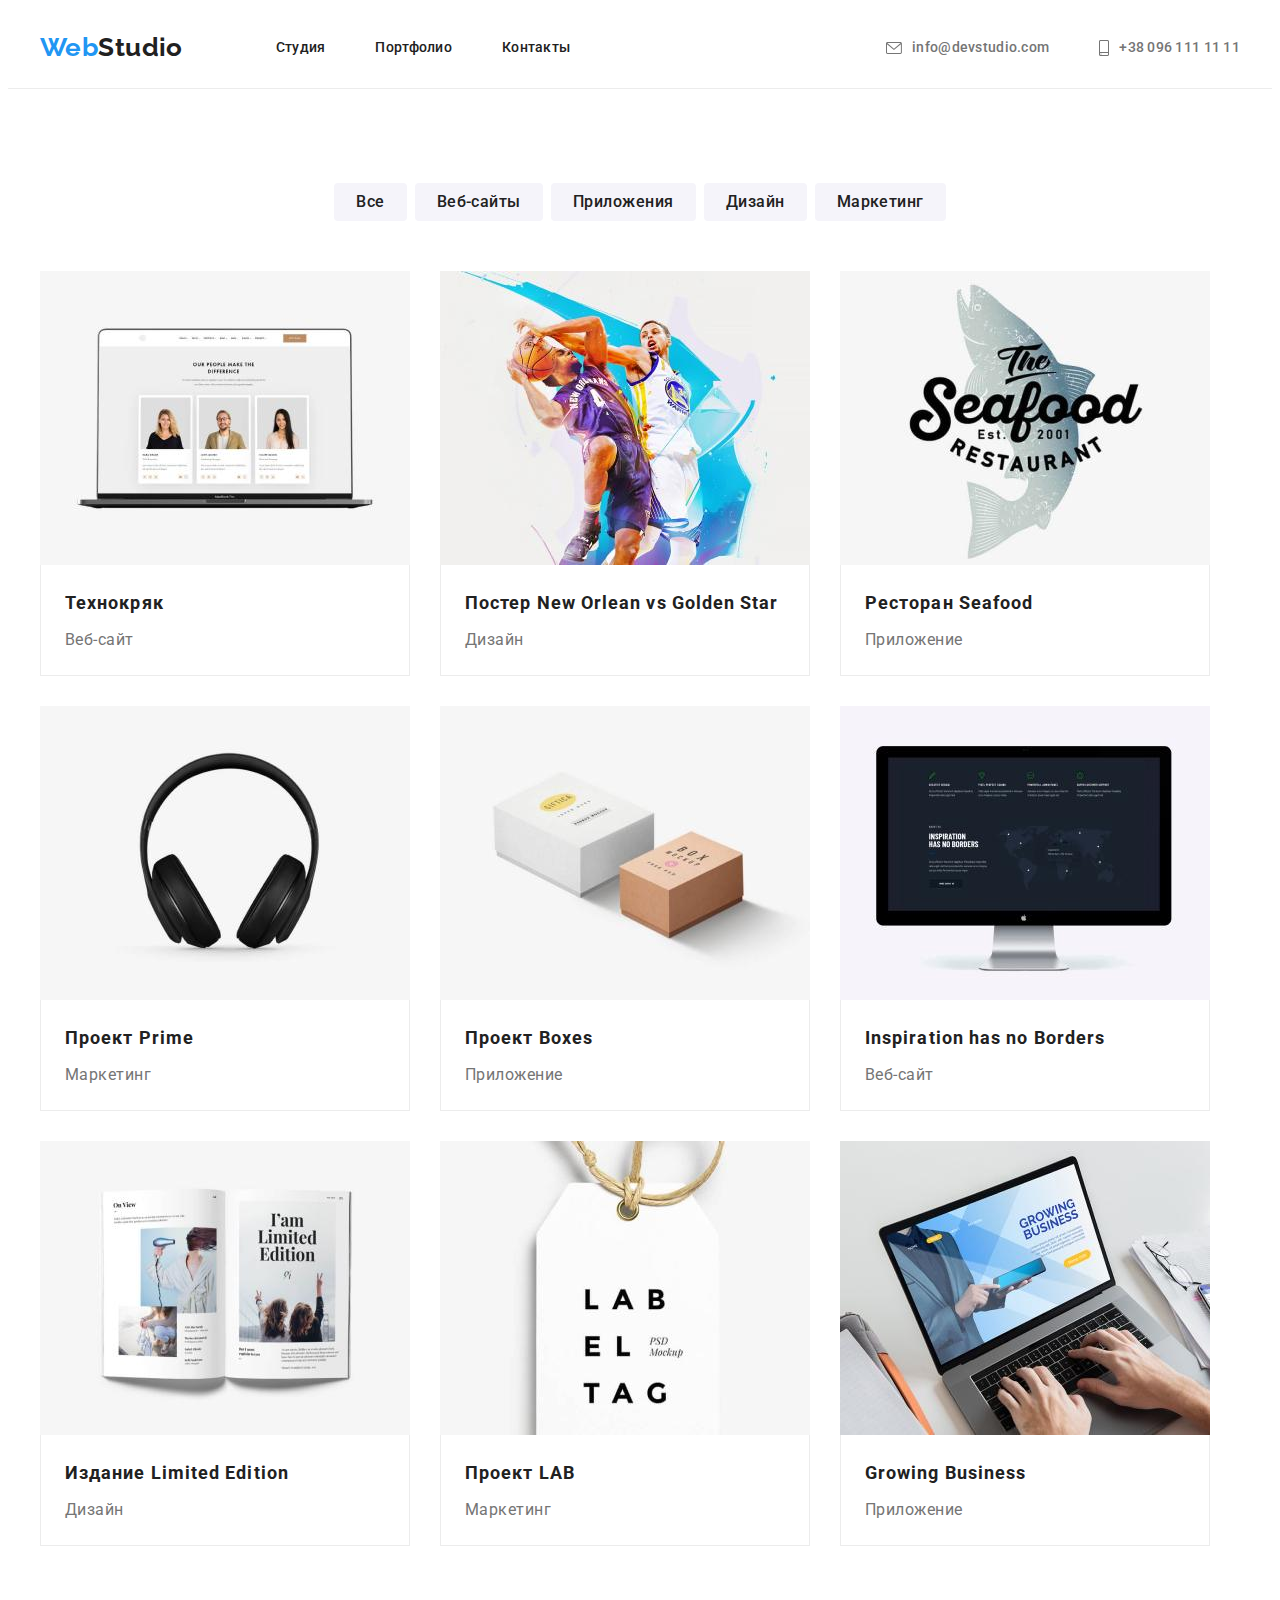
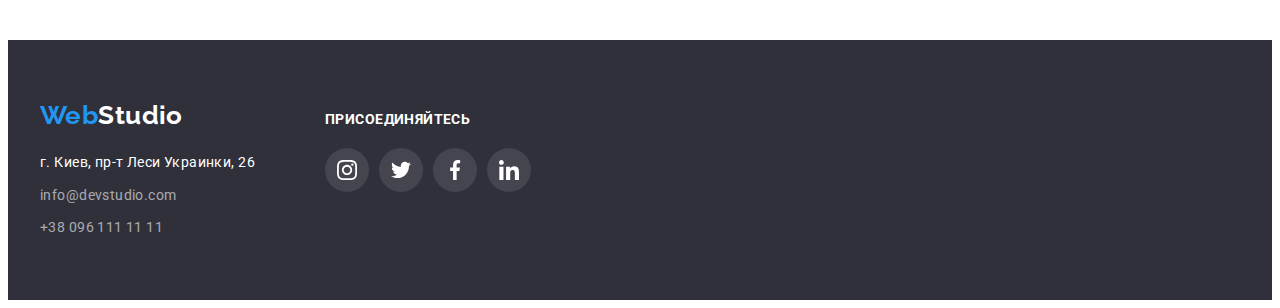
==== portfolio.html @ 1d4e8029 "1" ====
<!DOCTYPE html>
<html lang="ru">
<head>
    <meta charset="UTF-8">
    <meta http-equiv="X-UA-Compatible" content="IE=edge">
    <meta name="viewport" content="width=device-width, initial-scale=1.0">
    <link rel="preconnect" href="https://fonts.googleapis.com">
    <link rel="preconnect" href="https://fonts.gstatic.com" crossorigin>
    <link href="https://fonts.googleapis.com/css2?family=Raleway:wght@700&family=Roboto:wght@400;500;700;900&display=swap" rel="stylesheet">
    <link rel="stylesheet" href="https://cdnjs.cloudflare.com/ajax/libs/modern-normalize/1.1.0/modern-normalize.min.css"
        integrity="sha512-wpPYUAdjBVSE4KJnH1VR1HeZfpl1ub8YT/NKx4PuQ5NmX2tKuGu6U/JRp5y+Y8XG2tV+wKQpNHVUX03MfMFn9Q=="
        crossorigin="anonymous" referrerpolicy="no-referrer" />
    <link rel="stylesheet" href="./css/styles.css">
    <title>Document</title>
    
</head>
<body>
    <header class="site">
        <div class="container site-container">
            <nav class="navigation-container">
                <a href="./index.html" class="site-logo"> <span class="site-logo-span">Web</span>Studio</a>
                <ul class="site-nav-list">
                    <li class="site-nav-item"><a class="site-nav-link" href="./index.html">Студия</a></li>
                    <li class="site-nav-item"><a class="site-nav-link" href="./portfolio.html">Портфолио</a></li>
                    <li class="site-nav-item"><a class="site-nav-link" href="">Контакты</a></li>
                </ul>
            </nav>
            <ul class="contacts-list">
                <li class="contacts-item">
                    <a class="contacts-mail" href="mailto:info@devstudio.com">
                        <svg class="contacts-icon" width="16" height="12">
                            <use href="./images/icons.svg#icon-mail"></use>
                        </svg>
                        info@devstudio.com</a>
                </li>
    
                <li class="contacts-item"><a class="contacts-tel" href="tel:+380961111111">
                        <svg class="contacts-icon" width="10" height="16">
                            <use href="./images/icons.svg#icon-smartphone"></use>
                        </svg>
                        +38 096 111 11 11</a>
                </li>
            </ul>
        </div>
    </header>

<main class="main-portfolio">
    <section class="section">
        <div class="container">
            <h1 class="portfolio-title-hide">Наши проэкты</h1>
            <ul class="portfolio-list-btn">
                <li class="portfolio-btn-item"><button type="button" class="portfolio-btn">Все</button></li>
                <li class="portfolio-btn-item"><button type="button" class="portfolio-btn">Веб-сайты</button></li>
                <li class="portfolio-btn-item"><button type="button" class="portfolio-btn">Приложения</button></li>
                <li class="portfolio-btn-item"><button type="button" class="portfolio-btn">Дизайн</button></li>
                <li class="portfolio-btn-item"><button type="button" class="portfolio-btn">Маркетинг</button></li>
            </ul>

            <ul class="portfolio-list-img">
                <li class="portfolio-item-img">
                    <a class="portfolio-link-img" href="">
                    <img src="./images/tehnokryak.jpg" alt="Фотография ноутбука" width="370" height="294">
                    <div class="portfolio-border portfolio-padding">
                    <h2 class="portfolio-title">Технокряк</h2>
                    <p class="portfolio-text">Веб-сайт</p>                        
                    </div>
                </a>
                </li>

                <li class="portfolio-item-img">
                    <a class="portfolio-link-img" href="">
                    <img src="./images/poster-new-orlean.jpg" alt="Два баскетболиста" width="370" height="294">
                    <div class="portfolio-border portfolio-padding">
                        <h2 class="portfolio-title">Постер <span lang="en">New Orlean vs Golden Star</span> </h2>
                        <p class="portfolio-text">Дизайн</p>
                    </div>
                    </a>
                </li>

                <li class="portfolio-item-img">
                    <a class="portfolio-link-img" href="">
                    <img src="./images/rest-seafood.jpg" alt="Эмблема ресторана" width="370" height="294">
                    <div class="portfolio-border portfolio-padding">
                        <h2 class="portfolio-title">Ресторан <span lang="en">Seafood</span> </h2>
                        <p class="portfolio-text">Приложение</p>
                    </div>
                    </a>
                </li>

                <li class="portfolio-item-img">
                    <a class="portfolio-link-img" href="">
                    <img src="./images/prime.jpg" alt="Фото наушников" width="370" height="294">
                    <div class="portfolio-border portfolio-padding">
                    <h2 class="portfolio-title">Проект <span lang="en">Prime</span> </h2>
                    <p class="portfolio-text">Маркетинг</p>
                    </div>
                    </a>
                </li>

                <li class="portfolio-item-img">
                    <a class="portfolio-link-img" href="">
                    <img src="./images/boxes.jpg" alt="Две коробки" width="370" height="294">
                    <div class="portfolio-border portfolio-padding">
                    <h2 class="portfolio-title">Проект <span lang="en">Boxes</span> </h2>
                    <p class="portfolio-text">Приложение</p>
                    </div>
                    </a>
                </li>

                <li class="portfolio-item-img">
                    <a class="portfolio-link-img" href="">
                    <img src="./images/inspiration.jpg" alt="Монитор" width="370" height="294">
                    <div class="portfolio-border portfolio-padding">
                    <h2 class="portfolio-title" lang="en">Inspiration has no Borders</h2>
                    <p class="portfolio-text">Веб-сайт</p>
                    </div>
                    </a>
                </li>

                <li class="portfolio-item-img">
                    <a class="portfolio-link-img" href="">
                    <img src="./images/limited-edition.jpg" alt="Открытая книга" width="370" height="294">
                    <div class="portfolio-border portfolio-padding">
                    <h2 class="portfolio-title">Издание <span lang="en">Limited Edition</span> </h2>
                    <p class="portfolio-text">Дизайн</p>
                    </div>
                    </a>
                </li>

                <li class="portfolio-item-img">
                    <a class="portfolio-link-img" href="">
                    <img src="./images/lab.jpg" alt="Эмблема проэкта" width="370" height="294">
                    <div class="portfolio-border portfolio-padding">
                    <h2 class="portfolio-title">Проект <span lang="en">LAB</span></h2>
                    <p class="portfolio-text">Маркетинг</p>
                    </div>
                    </a>
                </li>

                <li class="portfolio-item-img">
                    <a class="portfolio-link-img" href="">
                    <img src="./images/growing-business.jpg" alt="Реклама приложения на ноутбуке" width="370" height="294">
                    <div class="portfolio-border portfolio-padding">
                    <h2 class="portfolio-title" lang="en">Growing Business</h2>
                    <p class="portfolio-text">Приложение</p>
                    </div>
                    </a>
                </li>

            </ul>
        </div>
    </section>

</main>
    
    <footer class="footer">
        <div class="container footer-block">
            <div class="footer-left-block">
                <a class="footer-logo" href=""><span class="footer-logo-span">Web</span>Studio</a>
                <address>
                    <ul class="footer-list">
                        <li class="footer-item">
                            <a class="footer-link" href="https://goo.gl/maps/mKmkBRbk66RdH9SZ9" target="-blank"
                                rel="noopener noreferrer">
                                г. Киев, пр-т Леси Украинки, 26</a>
                        </li>
    
                        <li class="footer-item">
                            <a class="footer-mail" href="mailto:info@devstudio.com">info@devstudio.com</a>
                        </li>
    
                        <li class="footer-item">
                            <a class="footer-tel" href="tel:+380961111111">+38 096 111 11 11</a>
                        </li>
                    </ul>
                </address>
            </div>
            <div class="footer-right-block">
                <h3 class="footer-title-block">присоединяйтесь</h3>
                <ul class="footer-social-list">
                    <li class="footer-social-item">
                        <a class="commands-social-link" href="">
                            <svg class="footer-social-icon size-icon">
                                <use href="./images/icons.svg#icon-instagram"></use>
                            </svg>
                        </a>
                    </li>
                    <li class="footer-social-item">
                        <a class="commands-social-link" href="">
                            <svg class="footer-social-icon size-icon">
                                <use href="./images/icons.svg#icon-twitter"></use>
                            </svg>
                        </a>
                    </li>
                    <li class="footer-social-item">
                        <a class="commands-social-link" href="">
                            <svg class="footer-social-icon size-icon">
                                <use href="./images/icons.svg#icon-facebook"></use>
                            </svg>
                        </a>
                    </li>
                    <li class="footer-social-item">
                        <a class="commands-social-link" href="">
                            <svg class="footer-social-icon size-icon">
                                <use href="./images/icons.svg#icon-linkedin"></use>
                            </svg>
                        </a>
                    </li>
                </ul>
            </div>
        </div>
    </footer>
</body>
</html>
---- css/styles.css ----
:root {
  --main-title-color: #ffffff;
  --second-title-color: #212121;
  --main-text-color: #757575;
  --footer-contacts-text-color: rgba(255, 255, 255, 0.6);
  --footer-link-color: #ffffff;
  --header-contacts-text-color: #757575;
  --hover-focus-color: #2196f3;
  --hero-btn-color: #188ce8;
  --web-logo-color: #2196f3;
  --studio-header-logo-color: #212121;
  --studio-footer-logo-color: #ffffff;
  --main-btn-color: #ffffff;
  --background-btn-color: #2196f3;
  --background-portfolio-btn-color: #f5f4fa;
  --background-hero-footer-color: #2f303a;
  --background-commands-color: #f5f4fa;
  --background-item-commads: #ffffff;
  --second-btn-color: #212121;
  --portfolio-btn-accent-color: #ffffff;
}

body {
  font-family: Roboto, sans-serif;
  font-size: 14px;
  line-height: 1.71;
  letter-spacing: 0.03em;
  color: var(--main-text-color);
}

p,
h1,
h2,
h3,
h4,
h5,
h6 {
  margin: 0;
}

a {
  text-decoration: none;
}

ul {
  margin: 0;
  padding: 0;
}

address {
  font-style: normal;
}

.container {
  width: 1200px;
  padding-left: 15px;
  padding-right: 15px;
  margin: 0 auto;
}

p,
h1,
h2,
h3,
h4,
h5,
h6 {
  margin: 0;
}

ul {
  margin: 0;
  padding: 0;
  list-style: none;
}

img {
  display: block;
  max-width: 100%;
  height: auto;
}

.container {
  width: 1200px;
  padding-left: 15px;
  padding-right: 15px;
  margin: 0 auto;
}

.section {
  padding-top: 94px;
  padding-bottom: 94px;
}

.size-icon {
  width: 20px;
  height: 20px;
}

.peculiarities-size-icon {
  width: 70px;
  height: 70px;
}

.customers-icon {
  width: 106px;
  height: 60px;
}

/* --------------HEADER----------------------- */

.site {
  border: 1px solid #ececec;
  border-top-style: none;
  border-right-style: none;
  border-left-style: none;
}

.site-logo {
  font-family: Raleway;
  font-weight: 700;
  font-size: 26px;
  line-height: 1.19;
  color: var(--studio-header-logo-color);
  padding-bottom: 25px;
  padding-top: 24px;
  padding-right: 93px;
}

.navigation-container {
  display: flex;
  align-items: center;
}

.site-container {
  display: flex;
  align-items: center;
}

.site-logo-span {
  font-family: Raleway;
  font-weight: 700;
  font-size: 26px;
  line-height: 1.19;
  color: var(--web-logo-color);
}

.site-nav-link {
  display: block;
  font-weight: 500;
  font-size: 14px;
  line-height: 1.14;
  letter-spacing: 0.02em;
  color: var(--second-title-color);
}

.site-nav-list {
  display: flex;
}

.site-nav-item:not(:last-child) {
  margin-right: 50px;
}

.site-nav-link,
.contacts-mail,
.contacts-tel {
  padding-top: 32px;
  padding-bottom: 32px;
}

.contacts-tel,
.contacts-mail {
  color: var(--header-contacts-text-color);
  display: flex;
  align-items: center;
  justify-content: center;
}

.contacts-item:not(:last-child) {
  margin-right: 50px;
}

.contacts-icon {
  fill: currentColor;
  margin-right: 10px;
}

.contacts-item {
  display: flex;
}

.contacts-list {
  font-weight: 500;
  font-size: 14px;
  line-height: 1.14;
  letter-spacing: 0.02em;
  color: var(--header-contacts-text-color);
  display: flex;
  margin-left: auto;
}

/* ----------------------HOVER-FOCUS--------------------------- */

.site-nav-link:hover,
.site-nav-link:focus,
.contacts-tel:hover,
.contacts-tel:focus,
.contacts-mail:hover,
.contacts-mail:focus,
.footer-tel:hover,
.footer-tel:focus,
.footer-mail:hover,
.footer-mail:focus {
  color: var(--hover-focus-color);
}

.commands-social-link:hover,
.commands-social-link:focus {
  background-color: #2196f3;
}

.commands-social-link:hover .commands-social-icon,
.commands-social-link:focus .commands-social-icon {
  fill: #ffffff;
}

.contacts-icon:hover,
.contacts-icon:focus {
  fill: currentColor;
}

.customers-icon:hover,
.customers-icon:focus {
  fill: #2196f3;
}

.customers-link:hover .customers-icon,
.customers-link:focus .customers-icon {
  fill: #2196f3;
}

.customers-item:hover,
.customers-item:focus {
  color: #2196f3;
  border-color: #2196f3;
}

/* ----------------------HERO---------------------------- */

.hero {
  background-color: var(--background-hero-footer-color);
  text-align: center;
  padding: 200px 0px;
  background-image: linear-gradient(rgba(47, 48, 58, 0.4), rgba(47, 48, 58, 0.4)),
    url(../images/title.jpg);
  background-size: cover;
  max-width: 1600px;
  margin-left: auto;
  margin-right: auto;
  background-repeat: no-repeat;
  background-position: center;
}

.hero-title {
  font-weight: 900;
  font-size: 44px;
  line-height: 1.36;
  letter-spacing: 0.06em;
  text-transform: uppercase;
  color: var(--main-title-color);
}

.hero-btn {
  font-family: Roboto;
  font-weight: 700;
  font-size: 16px;
  line-height: 1.87;
  letter-spacing: 0.06em;
  color: var(--main-btn-color);
  background: var(--background-btn-color);
  box-shadow: 0px 4px 4px rgba(0, 0, 0, 0.15);
  border-radius: 4px;
  padding: 10px 32px;
  cursor: pointer;
  border: transparent;
}

/* ----------------- PECULIARITEIS--------------------------- */

.peculiarities-hide,
.portfolio-title-hide {
  border: 0;
  clip: rect(0 0 0 0);
  height: 1px;
  margin: -1px;
  overflow: hidden;
  padding: 0;
  position: absolute;
  white-space: nowrap;
  width: 1px;
}
.peculiarities-list {
  display: flex;
}
.peculiarities-item:not(:last-child) {
  margin-right: 30px;
}
.peculiarities-item {
  width: 270px;
}

.peculiarities-title {
  font-weight: 700;
  font-size: 14px;
  line-height: 1.14;
  text-transform: uppercase;
  color: var(--second-title-color);
}
.peculiarities-text {
  margin-top: 10px;
}

.peculiarities-social {
  height: 120px;
  display: flex;
  align-items: center;
  justify-content: center;
  background-color: #f5f4fa;
  border-radius: 4px;
  margin-bottom: 30px;
}

/* -----------------  WHAT WE DO --------------------------- */
.work-title {
  font-weight: 700;
  font-size: 36px;
  line-height: 1.16;
  text-align: center;
  color: var(--second-title-color);
}

.work-section {
  padding-top: 0px;
}

.work-list {
  display: flex;
  margin-top: 50px;
}

.work-item:not(:last-child) {
  margin-right: 30px;
}

/* -----------------  COMMADS --------------------------- */

.commands {
  background-color: var(--background-commands-color);
}

.commands-title {
  font-weight: 700;
  font-size: 36px;
  line-height: 1.16;
  text-align: center;
  color: var(--second-title-color);
}

.commands-name {
  font-weight: 500;
  font-size: 16px;
  line-height: 1.18;
  text-align: center;
  color: var(--second-title-color);
}

.commands-list {
  display: flex;
  margin-top: 50px;
}

.commands-text {
  text-align: center;
  margin-top: 10px;
}

.commands-text-name {
  padding-top: 30px;
  padding-bottom: 30px;
}

.commands-item {
  box-shadow: 0px 1px 3px rgba(0, 0, 0, 0.12), 0px 1px 1px rgba(0, 0, 0, 0.14),
    0px 2px 1px rgba(0, 0, 0, 0.2);
  border-radius: 0px 0px 4px 4px;
  background: var(--background-item-commads);
}

.commands-item:not(:last-child) {
  margin-right: 30px;
}

.commands-social-icon {
  fill: #afb1b8;
}

.commads-social-list {
  display: flex;
  justify-content: center;
  margin-top: 16px;
}

.commands-social-item,
.footer-social-item {
  width: 44px;
  height: 44px;
}

.commands-social-item + .commands-social-item,
.footer-social-item + .footer-social-item {
  margin-left: 10px;
}

.commands-social-link {
  width: 100%;
  height: 100%;
  border-radius: 50%;
  display: flex;
  align-items: center;
  justify-content: center;
}

/* -----------------  REGULAR CUSTOMERS --------------------------- */

.customers-title {
  font-size: 36px;
  color: var(--second-title-color);
  line-height: 1.66;
  text-align: center;
}

.customers-icon {
  fill: #afb1b8;
}

.customers-list {
  display: flex;
  justify-content: center;
  align-content: center;
  margin-top: 50px;
}

.customers-item {
  width: 170px;
  height: 92px;
  border: 1px solid;
  border-radius: 4px;
  border-color: #afb1b8;
}

.customers-item + .customers-item {
  margin-left: 30px;
}

.customers-link {
  width: 100%;
  height: 100%;
  display: flex;
  align-items: center;
  justify-content: center;
}

/* -----------------  FOOTER --------------------------- */

.footer {
  background-color: var(--background-hero-footer-color);
  padding: 60px 0;
}

.footer-block {
  display: flex;
  align-items: baseline;
}

.footer-social-icon {
  fill: #ffffff;
}

.footer-left-block {
  margin-right: 70px;
}

.footer-title-block {
  font-weight: 700;
  font-size: 14px;
  line-height: 1.14;
  letter-spacing: 3%;
  color: #ffffff;
  text-transform: uppercase;
}

.footer-social-list {
  display: flex;
  margin-top: 20px;
}

.footer-social-item {
  border-radius: 50%;
  background-color: rgba(255, 255, 255, 0.1);
}

.footer-logo {
  font-family: Raleway;
  font-weight: 700;
  font-size: 26px;
  line-height: 1.19;
  color: var(--studio-footer-logo-color);
  display: block;
}

.footer-list {
  margin-top: 20px;
}

.footer-item:not(:first-child) {
  margin-top: 9px;
}

.footer-logo-span {
  font-family: Raleway;
  font-weight: 700;
  font-size: 26px;
  line-height: 1.19;
  color: var(--web-logo-color);
}

.footer-link {
  font-family: Roboto;
  font-style: normal;
  font-weight: 400;
  font-size: 14px;
  line-height: 1.71;
  letter-spacing: 0.03em;
  color: var(--footer-link-color);
}

.footer-mail,
.footer-tel {
  font-weight: 400;
  font-size: 14px;
  line-height: 1.71;
  letter-spacing: 0.03em;
  color: var(--footer-contacts-text-color);
}

/* -----------------  PORTFOLIO --------------------------- */

.portfolio-title {
  font-weight: 700;
  font-size: 18px;
  line-height: 2;
  letter-spacing: 0.06em;
  color: var(--second-title-color);
}

.portfolio-text {
  font-size: 16px;
  line-height: 1.87;
  letter-spacing: 0.03em;
  color: var(--main-text-color);
  margin-top: 4px;
}

.portfolio-btn {
  font-family: Roboto;
  font-weight: 500;
  font-size: 16px;
  line-height: 1.62;
  text-align: center;
  letter-spacing: 0.03em;
  color: var(--second-btn-color);
  background-color: var(--background-portfolio-btn-color);
  cursor: pointer;

  border-radius: 4px;
  border: 0px;
  padding: 6px 22px;
}

.portfolio-btn-item:not(:last-child) {
  margin-right: 8px;
}

.portfolio-btn:focus,
.portfolio-btn:hover {
  color: var(--portfolio-btn-accent-color);
  background-color: var(--background-btn-color);
  box-shadow: 0px 3px 1px rgba(0, 0, 0, 0.1), 0px 1px 2px rgba(0, 0, 0, 0.08),
    0px 2px 2px rgba(0, 0, 0, 0.12);
}

.portfolio-list-btn {
  display: flex;
  justify-content: center;
}

.portfolio-list-img {
  display: flex;
  flex-wrap: wrap;
  margin-top: 50px;
}

.portfolio-item-img:nth-child(3n) {
  margin-right: 0px;
}

.portfolio-item-img:nth-child(n + 4) {
  margin-top: 30px;
}

.portfolio-item-img {
  margin-right: 30px;
}

.portfolio-link-img {
  display: block;
}
/* -----------------  PORTFOLIO BORDER IMG ----------------------------- */

.portfolio-border {
  border: 1px solid #ececec;
  border-top: none;
}

.portfolio-padding {
  padding: 20px 24px;
}

.portfolio-link-img:hover,
.portfolio-link-img:focus {
  box-shadow: 0px 1px 1px rgba(0, 0, 0, 0.12), 0px 4px 4px rgba(0, 0, 0, 0.06),
    1px 4px 6px rgba(0, 0, 0, 0.16);
}
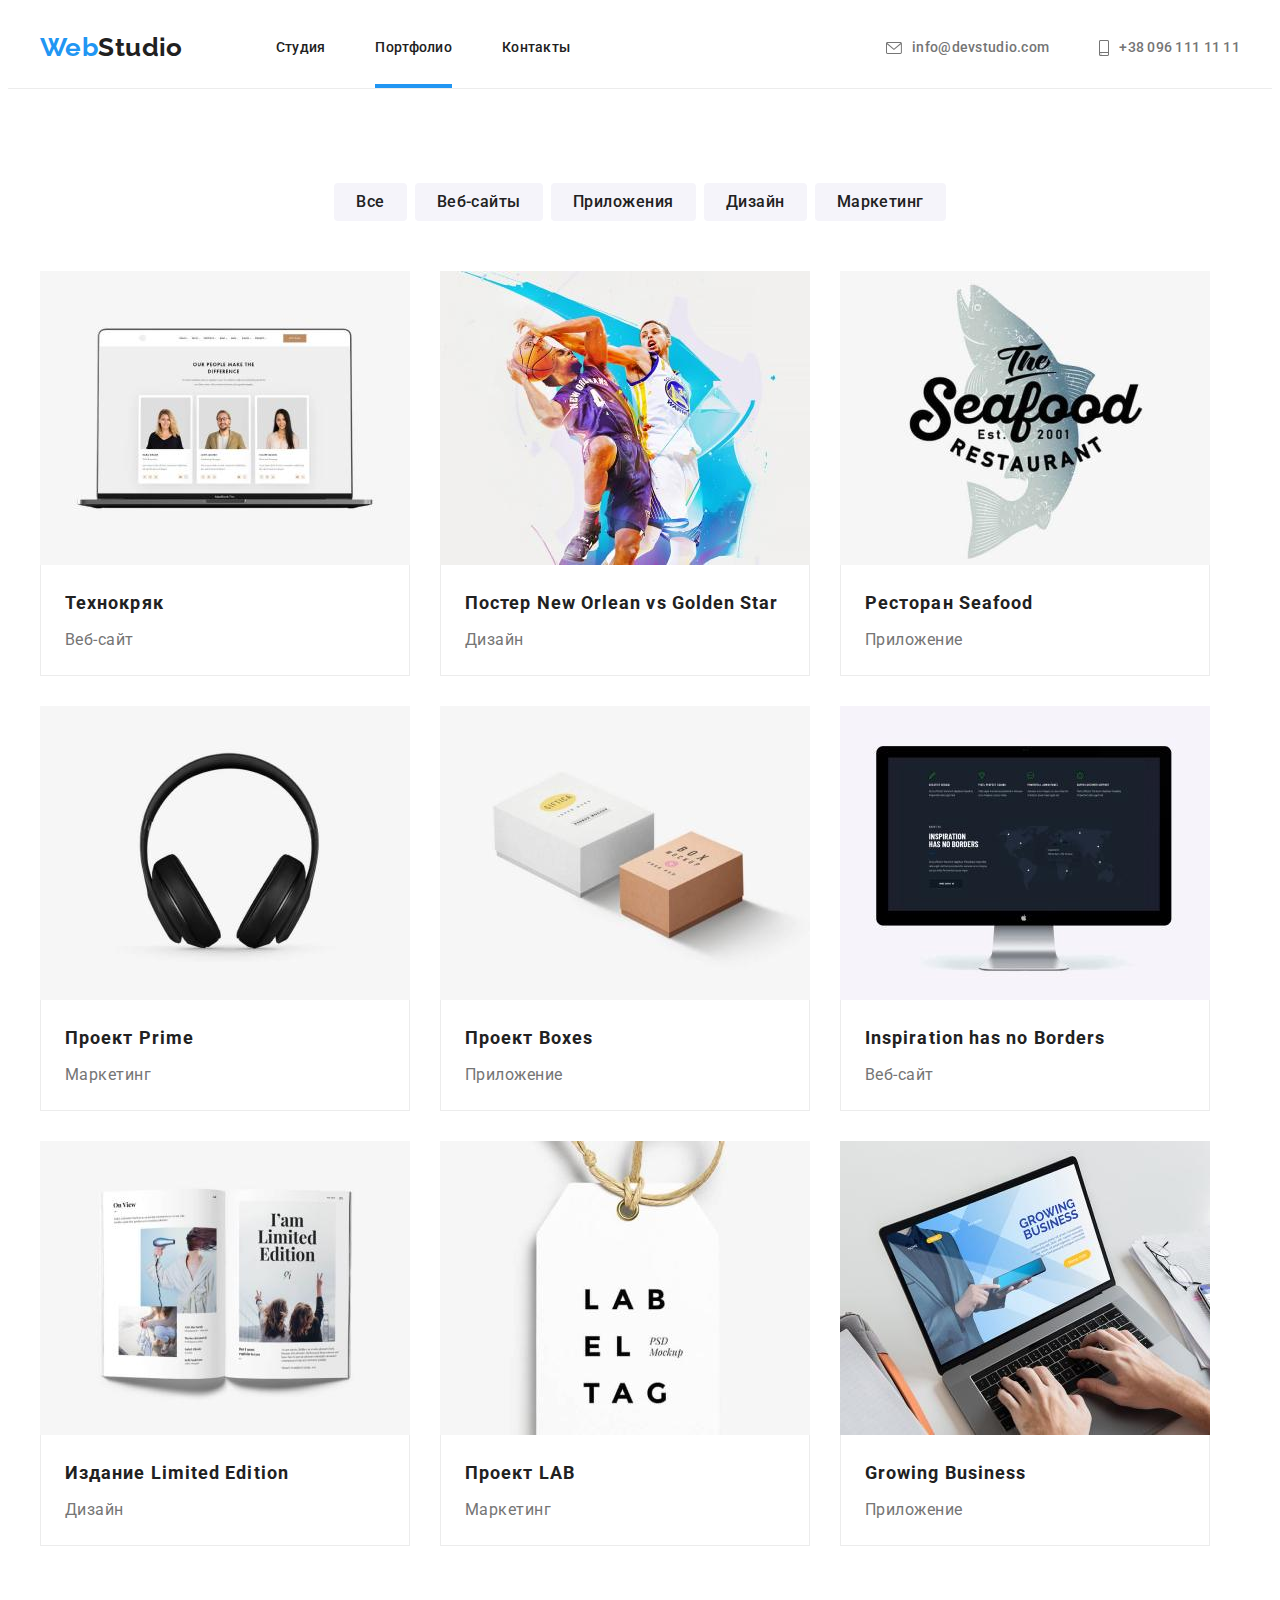
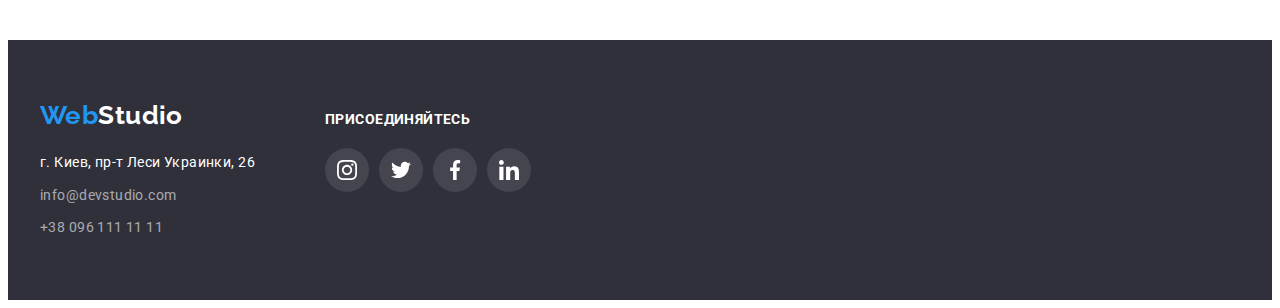
==== commit a6a293f0: "final" ====
--- a/portfolio.html
+++ b/portfolio.html
@@ -21,7 +21,7 @@
                 <a href="./index.html" class="site-logo"> <span class="site-logo-span">Web</span>Studio</a>
                 <ul class="site-nav-list">
                     <li class="site-nav-item"><a class="site-nav-link" href="./index.html">Студия</a></li>
-                    <li class="site-nav-item"><a class="site-nav-link" href="./portfolio.html">Портфолио</a></li>
+                    <li class="site-nav-item"><a class="site-nav-link active" href="./portfolio.html">Портфолио</a></li>
                     <li class="site-nav-item"><a class="site-nav-link" href="">Контакты</a></li>
                 </ul>
             </nav>
@@ -59,17 +59,26 @@
             <ul class="portfolio-list-img">
                 <li class="portfolio-item-img">
                     <a class="portfolio-link-img" href="">
-                    <img src="./images/tehnokryak.jpg" alt="Фотография ноутбука" width="370" height="294">
-                    <div class="portfolio-border portfolio-padding">
-                    <h2 class="portfolio-title">Технокряк</h2>
-                    <p class="portfolio-text">Веб-сайт</p>                        
+                        <div class="portfolio-img-wrap">
+                            <img src="./images/tehnokryak.jpg" 
+                            alt="Фотография ноутбука" width="370" height="294">
+                            <p class="portfolio-text-content">Технокряк это современная площадка распространения коронавируса. Компании используют эту платформу для цифрового
+                            шпионажа и атак на защищённые сервера конкурентов.</p>
+                        </div>
+                    <div class="portfolio-border portfolio-padding">
+                        <h2 class="portfolio-title">Технокряк</h2>
+                        <p class="portfolio-text">Веб-сайт</p>   
                     </div>
                 </a>
                 </li>
 
                 <li class="portfolio-item-img">
                     <a class="portfolio-link-img" href="">
-                    <img src="./images/poster-new-orlean.jpg" alt="Два баскетболиста" width="370" height="294">
+                        <div class="portfolio-img-wrap">
+                            <img src="./images/poster-new-orlean.jpg" alt="Два баскетболиста" width="370" height="294">
+                            <p class="portfolio-text-content">Технокряк это современная площадка распространения коронавируса. Компании используютэту платформу для цифрового
+                            шпионажа и атак на защищённые сервера конкурентов.</p>
+                        </div>
                     <div class="portfolio-border portfolio-padding">
                         <h2 class="portfolio-title">Постер <span lang="en">New Orlean vs Golden Star</span> </h2>
                         <p class="portfolio-text">Дизайн</p>
@@ -79,7 +88,11 @@
 
                 <li class="portfolio-item-img">
                     <a class="portfolio-link-img" href="">
-                    <img src="./images/rest-seafood.jpg" alt="Эмблема ресторана" width="370" height="294">
+                    <div class="portfolio-img-wrap">
+                            <img src="./images/rest-seafood.jpg" alt="Эмблема ресторана" width="370" height="294">
+                        <p class="portfolio-text-content">Технокряк это современная площадка распространения коронавируса. Компании используютэту платформу для цифрового
+                        шпионажа и атак на защищённые сервера конкурентов.</p>
+                    </div>
                     <div class="portfolio-border portfolio-padding">
                         <h2 class="portfolio-title">Ресторан <span lang="en">Seafood</span> </h2>
                         <p class="portfolio-text">Приложение</p>
@@ -89,7 +102,11 @@
 
                 <li class="portfolio-item-img">
                     <a class="portfolio-link-img" href="">
-                    <img src="./images/prime.jpg" alt="Фото наушников" width="370" height="294">
+                    <div class="portfolio-img-wrap">
+                        <img src="./images/prime.jpg" alt="Фото наушников" width="370" height="294">
+                        <p class="portfolio-text-content">Технокряк это современная площадка распространения коронавируса. Компании используютэту платформу для цифрового
+                        шпионажа и атак на защищённые сервера конкурентов.</p>
+                    </div>
                     <div class="portfolio-border portfolio-padding">
                     <h2 class="portfolio-title">Проект <span lang="en">Prime</span> </h2>
                     <p class="portfolio-text">Маркетинг</p>
@@ -99,7 +116,11 @@
 
                 <li class="portfolio-item-img">
                     <a class="portfolio-link-img" href="">
-                    <img src="./images/boxes.jpg" alt="Две коробки" width="370" height="294">
+                    <div class="portfolio-img-wrap">
+                        <img src="./images/boxes.jpg" alt="Две коробки" width="370" height="294">
+                        <p class="portfolio-text-content">Технокряк это современная площадка распространения коронавируса. Компании используютэту платформу для цифрового
+                        шпионажа и атак на защищённые сервера конкурентов.</p>
+                    </div>
                     <div class="portfolio-border portfolio-padding">
                     <h2 class="portfolio-title">Проект <span lang="en">Boxes</span> </h2>
                     <p class="portfolio-text">Приложение</p>
@@ -109,7 +130,11 @@
 
                 <li class="portfolio-item-img">
                     <a class="portfolio-link-img" href="">
-                    <img src="./images/inspiration.jpg" alt="Монитор" width="370" height="294">
+                    <div class="portfolio-img-wrap">
+                        <img src="./images/inspiration.jpg" alt="Монитор" width="370" height="294">
+                        <p class="portfolio-text-content">Технокряк это современная площадка распространения коронавируса. Компании используютэту платформу для цифрового
+                        шпионажа и атак на защищённые сервера конкурентов.</p>
+                    </div>
                     <div class="portfolio-border portfolio-padding">
                     <h2 class="portfolio-title" lang="en">Inspiration has no Borders</h2>
                     <p class="portfolio-text">Веб-сайт</p>
@@ -119,7 +144,11 @@
 
                 <li class="portfolio-item-img">
                     <a class="portfolio-link-img" href="">
-                    <img src="./images/limited-edition.jpg" alt="Открытая книга" width="370" height="294">
+                    <div class="portfolio-img-wrap">
+                        <img src="./images/limited-edition.jpg" alt="Открытая книга" width="370" height="294">
+                        <p class="portfolio-text-content">Технокряк это современная площадка распространения коронавируса. Компании используютэту платформу для цифрового
+                        шпионажа и атак на защищённые сервера конкурентов.</p>
+                    </div>
                     <div class="portfolio-border portfolio-padding">
                     <h2 class="portfolio-title">Издание <span lang="en">Limited Edition</span> </h2>
                     <p class="portfolio-text">Дизайн</p>
@@ -129,7 +158,11 @@
 
                 <li class="portfolio-item-img">
                     <a class="portfolio-link-img" href="">
-                    <img src="./images/lab.jpg" alt="Эмблема проэкта" width="370" height="294">
+                    <div class="portfolio-img-wrap">
+                        <img src="./images/lab.jpg" alt="Эмблема проэкта" width="370" height="294">
+                        <p class="portfolio-text-content">Технокряк это современная площадка распространения коронавируса. Компании используютэту платформу для цифрового
+                        шпионажа и атак на защищённые сервера конкурентов.</p>
+                    </div>
                     <div class="portfolio-border portfolio-padding">
                     <h2 class="portfolio-title">Проект <span lang="en">LAB</span></h2>
                     <p class="portfolio-text">Маркетинг</p>
@@ -139,7 +172,11 @@
 
                 <li class="portfolio-item-img">
                     <a class="portfolio-link-img" href="">
-                    <img src="./images/growing-business.jpg" alt="Реклама приложения на ноутбуке" width="370" height="294">
+                    <div class="portfolio-img-wrap">
+                        <img src="./images/growing-business.jpg" alt="Реклама приложения на ноутбуке" width="370" height="294">
+                        <p class="portfolio-text-content">Технокряк это современная площадка распространения коронавируса. Компании используютэту платформу для цифрового
+                        шпионажа и атак на защищённые сервера конкурентов.</p>
+                    </div>
                     <div class="portfolio-border portfolio-padding">
                     <h2 class="portfolio-title" lang="en">Growing Business</h2>
                     <p class="portfolio-text">Приложение</p>
--- a/css/styles.css
+++ b/css/styles.css
@@ -40,6 +40,8 @@
 
 a {
   text-decoration: none;
+  /* color: inherit; */
+  transition: color 250ms cubic-bezier(0.4, 0, 0.2, 1);
 }
 
 ul {
@@ -152,6 +154,7 @@
   line-height: 1.14;
   letter-spacing: 0.02em;
   color: var(--second-title-color);
+  position: relative;
 }
 
 .site-nav-list {
@@ -160,6 +163,17 @@
 
 .site-nav-item:not(:last-child) {
   margin-right: 50px;
+}
+
+.site-nav-link.active::after {
+  content: '';
+  width: 100%;
+  height: 4px;
+  background-color: rgba(33, 150, 243, 1);
+  position: absolute;
+  display: block;
+  bottom: 0;
+  left: 0;
 }
 
 .site-nav-link,
@@ -230,20 +244,31 @@
   fill: currentColor;
 }
 
+.close-icon:hover,
+.close-icon:focus,
 .customers-icon:hover,
 .customers-icon:focus {
   fill: #2196f3;
 }
 
+.modal-close:hover .close-icon,
+.modal-close:focus .close-icon,
 .customers-link:hover .customers-icon,
 .customers-link:focus .customers-icon {
   fill: #2196f3;
 }
 
+.modal-close:hover,
+.modal-close:focus,
 .customers-item:hover,
 .customers-item:focus {
   color: #2196f3;
   border-color: #2196f3;
+}
+
+.portfolio-link-img:hover .portfolio-text-content,
+.portfolio-link-img:focus .portfolio-text-content {
+  transform: translateY(0%);
 }
 
 /* ----------------------HERO---------------------------- */
@@ -352,6 +377,28 @@
 .work-item:not(:last-child) {
   margin-right: 30px;
 }
+.work-item {
+  position: relative;
+}
+
+.work-item > .work-text {
+  position: absolute;
+  bottom: 0;
+  left: 0;
+  background: rgba(47, 48, 58, 0.8);
+  width: 100%;
+  height: 70px;
+  display: flex;
+  align-items: center;
+  justify-content: center;
+}
+
+.work-text {
+  font-weight: 700;
+  line-height: 1.14;
+  color: #ffffff;
+  text-transform: uppercase;
+}
 
 /* -----------------  COMMADS --------------------------- */
 
@@ -429,6 +476,8 @@
   display: flex;
   align-items: center;
   justify-content: center;
+  transition: fill 250ms cubic-bezier(0.4, 0, 0.2, 1),
+    background-color 250ms cubic-bezier(0.4, 0, 0.2, 1);
 }
 
 /* -----------------  REGULAR CUSTOMERS --------------------------- */
@@ -440,8 +489,11 @@
   text-align: center;
 }
 
+.close-icon,
 .customers-icon {
   fill: #afb1b8;
+  transition: fill 250ms cubic-bezier(0.4, 0, 0.2, 1),
+    background-color 250ms cubic-bezier(0.4, 0, 0.2, 1);
 }
 
 .customers-list {
@@ -457,6 +509,7 @@
   border: 1px solid;
   border-radius: 4px;
   border-color: #afb1b8;
+  transition: border-color 250ms cubic-bezier(0.4, 0, 0.2, 1);
 }
 
 .customers-item + .customers-item {
@@ -582,10 +635,11 @@
   color: var(--second-btn-color);
   background-color: var(--background-portfolio-btn-color);
   cursor: pointer;
-
   border-radius: 4px;
   border: 0px;
   padding: 6px 22px;
+  transition: color 250ms cubic-bezier(0.4, 0, 0.2, 1),
+    background-color 250ms cubic-bezier(0.4, 0, 0.2, 1);
 }
 
 .portfolio-btn-item:not(:last-child) {
@@ -623,7 +677,27 @@
   margin-right: 30px;
 }
 
-.portfolio-link-img {
+.portfolio-img-wrap {
+  position: relative;
+  overflow: hidden;
+}
+
+.portfolio-text-content {
+  position: absolute;
+  top: 0;
+  right: 0;
+  background-color: rgba(33, 150, 243, 0.9);
+  padding: 63px 24px;
+  font-size: 18px;
+  line-height: 1.5;
+  color: #ffffff;
+  height: 100%;
+  overflow: auto;
+  transform: translateY(100%);
+  transition: transform 250ms cubic-bezier(0.4, 0, 0.2, 1);
+}
+
+.port .portfolio-link-img {
   display: block;
 }
 /* -----------------  PORTFOLIO BORDER IMG ----------------------------- */
@@ -642,3 +716,59 @@
   box-shadow: 0px 1px 1px rgba(0, 0, 0, 0.12), 0px 4px 4px rgba(0, 0, 0, 0.06),
     1px 4px 6px rgba(0, 0, 0, 0.16);
 }
+
+/* -----------------  MODAL ----------------------------- */
+
+.backdrop {
+  width: 100vw;
+  height: 100vh;
+  background-color: rgba(0, 0, 0, 0.2);
+  position: fixed;
+  top: 0;
+  transition: opacity 1000ms, visibility 1000ms;
+}
+
+.backdrop.is-hidden .modal {
+  transform: translateX(50px);
+  transition: transform 1000ms;
+}
+
+.modal {
+  position: relative;
+  width: 528px;
+  min-height: 581px;
+  background-color: #fff;
+  border-radius: 4px;
+  top: 50%;
+  left: 50%;
+  box-shadow: 0px 1px 3px rgba(0, 0, 0, 0.12), 0px 1px 1px rgba(0, 0, 0, 0.14),
+    0px 2px 1px rgba(0, 0, 0, 0.2);
+  transform: translateX(0);
+  transform: translate(-50%, -50%);
+  transition: transform 1000ms;
+}
+
+.modal-close {
+  position: absolute;
+  width: 30px;
+  height: 30px;
+  top: 8px;
+  right: 8px;
+  border: 1px solid rgba(0, 0, 0, 0.1);
+  background-color: transparent;
+  border-radius: 50%;
+  display: flex;
+  justify-content: center;
+  align-items: center;
+  cursor: pointer;
+  transition: border-color 250ms cubic-bezier(0.4, 0, 0.2, 1);
+}
+
+.close-icon {
+}
+
+.is-hidden {
+  visibility: hidden;
+  opacity: 0;
+  pointer-events: none;
+}
